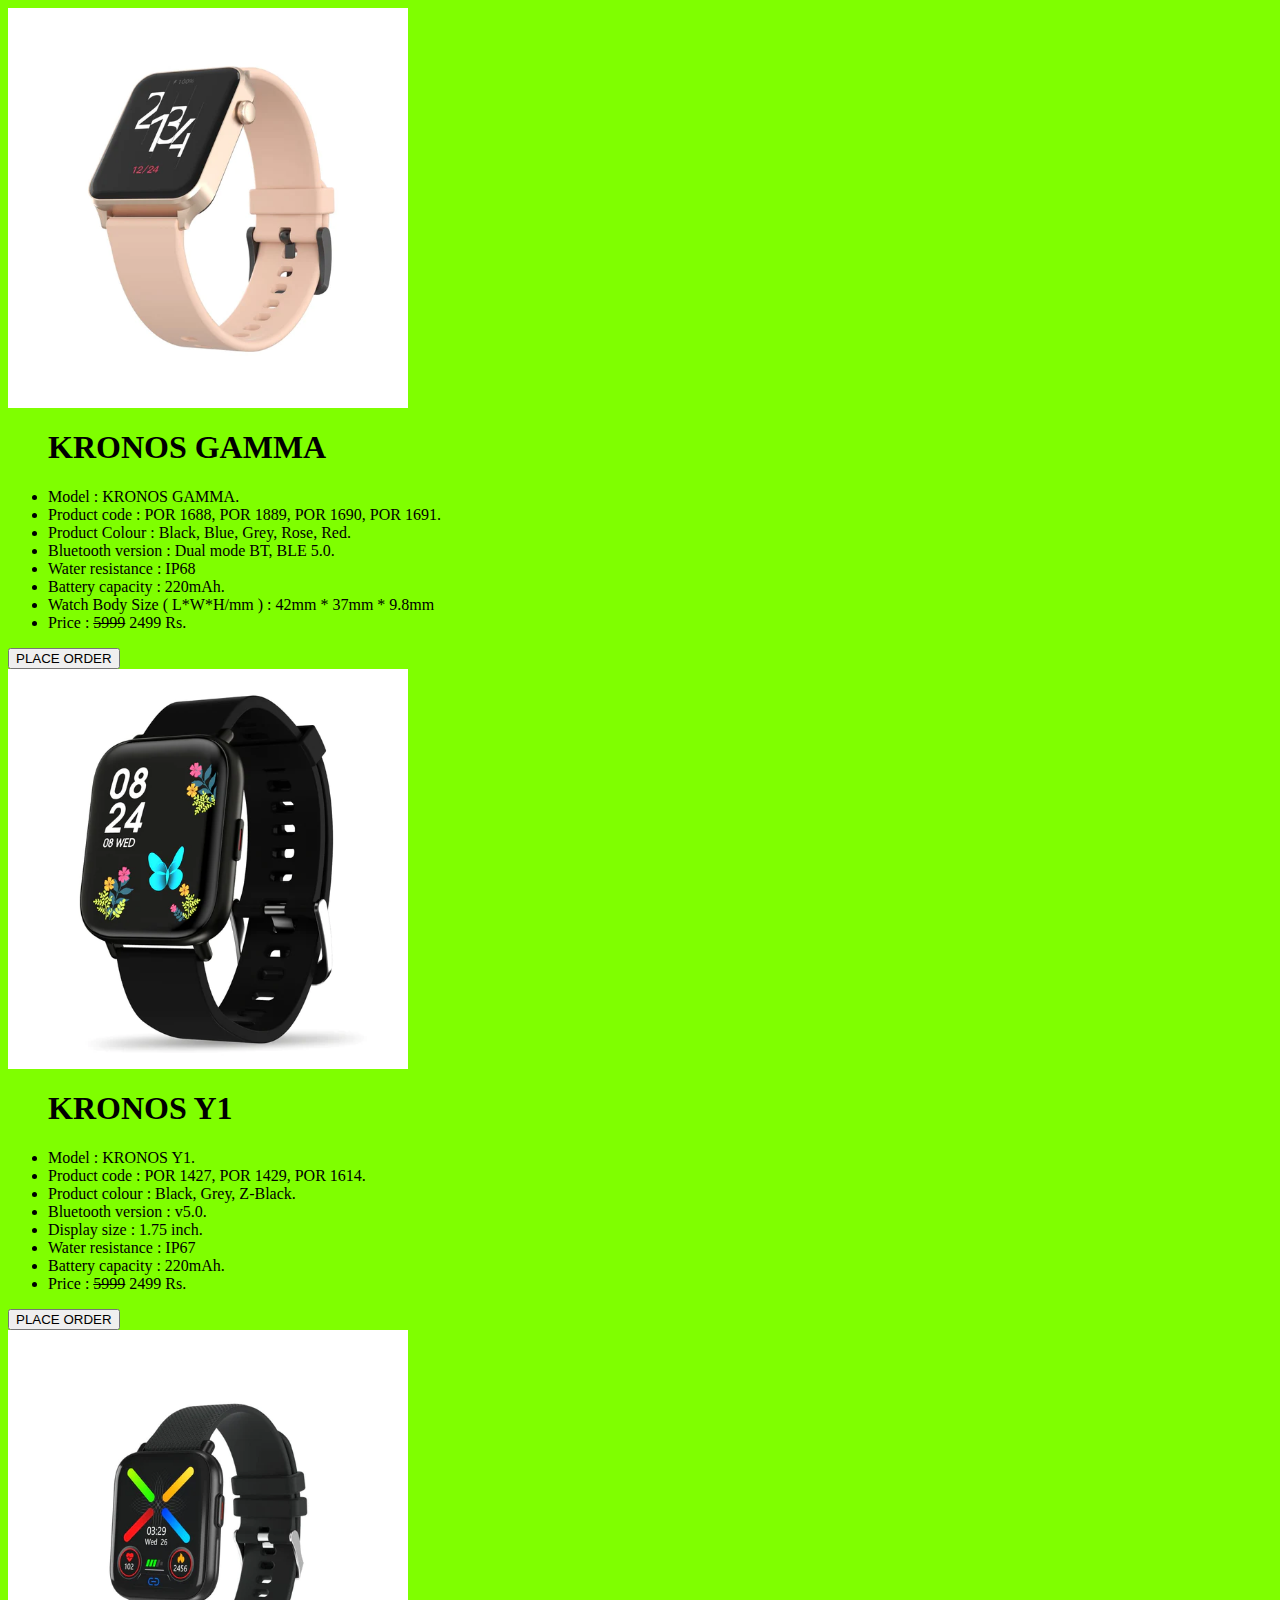
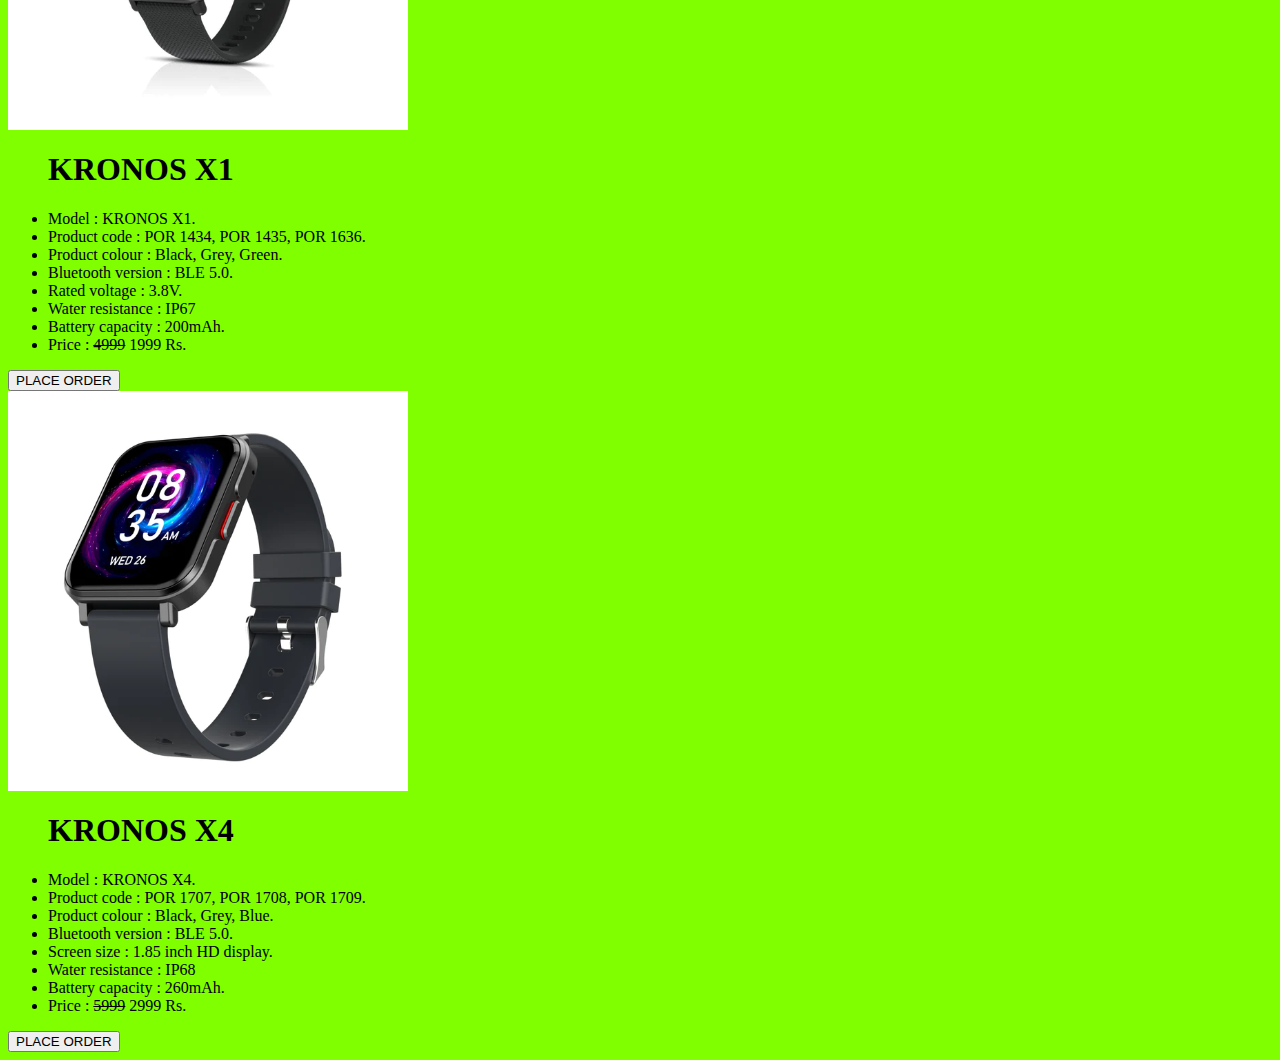
==== smart watches.html @ e2fa675e "Add files via upload" ====
<head>
    <link rel="stylesheet" href="H:\PROJECT\portronics\styles.css" />
</head>

<body bgcolor="#7fffo">
    <div class="prod">
        <div class="imag">
            <img src="sw/kronos gamma.webp" alt=" KRONOS GAMMA " width="400 " />
        </div>
        <div class="specs ">
            <ul>
                <h1>KRONOS GAMMA</h1>
                <li>Model : KRONOS GAMMA.</li>
                <li>Product code : POR 1688, POR 1889, POR 1690, POR 1691.</li>
                <li>Product Colour : Black, Blue, Grey, Rose, Red.</li>
                <li>Bluetooth version : Dual mode BT, BLE 5.0.</li>
                <li>Water resistance : IP68</li>
                <li>Battery capacity : 220mAh.</li>
                <li>Watch Body Size ( L*W*H/mm ) : 42mm * 37mm * 9.8mm</li>
                <li>Price : <s>5999</s> 2499 Rs.</li>
            </ul>
            <input type="button" value="PLACE ORDER" class="butt" onclick="openfile()">
        </div>
    </div>
    <div class="prod ">
        <div class="imag ">
            <img src="sw/kronos y1.webp" alt="KRONOS Y1" width="400 " />
        </div>
        <div class="specs ">
            <ul>
                <h1>KRONOS Y1</h1>
                <li>Model : KRONOS Y1.</li>
                <li>Product code : POR 1427, POR 1429, POR 1614.</li>
                <li>Product colour : Black, Grey, Z-Black.</li>
                <li>Bluetooth version : v5.0.</li>
                <li>Display size : 1.75 inch.</li>
                <li>Water resistance : IP67</li>
                <li>Battery capacity : 220mAh.</li>
                <li>Price : <s>5999</s> 2499 Rs.</li>
            </ul>
            <input type="button" value="PLACE ORDER" class="butt" onclick="openfile()">
        </div>
    </div>
    <div class="prod ">
        <div class="imag ">
            <img src="sw/kronos x1.webp" alt="KRONOS X1" width="400 " />
        </div>
        <div class="specs ">
            <ul>
                <h1>KRONOS X1</h1>
                <li>Model : KRONOS X1.</li>
                <li>Product code : POR 1434, POR 1435, POR 1636.</li>
                <li>Product colour : Black, Grey, Green.</li>
                <li>Bluetooth version : BLE 5.0.</li>
                <li>Rated voltage : 3.8V.</li>
                <li>Water resistance : IP67</li>
                <li>Battery capacity : 200mAh.</li>
                <li>Price : <s>4999</s> 1999 Rs.</li>
            </ul>
            <input type="button" value="PLACE ORDER" class="butt" onclick="openfile()">
        </div>
    </div>
    <div class="prod ">
        <div class="imag ">
            <img src="sw/kronos x4.webp" alt="KRONOS X4" width="400 " />
        </div>
        <div class="specs ">
            <ul>
                <h1>KRONOS X4</h1>
                <li>Model : KRONOS X4.</li>
                <li>Product code : POR 1707, POR 1708, POR 1709.</li>
                <li>Product colour : Black, Grey, Blue.</li>
                <li>Bluetooth version : BLE 5.0.</li>
                <li>Screen size : 1.85 inch HD display.</li>
                <li>Water resistance : IP68</li>
                <li>Battery capacity : 260mAh.</li>
                <li>Price : <s>5999</s> 2999 Rs.</li>
            </ul>
            <input type="button" value="PLACE ORDER" class="butt" onclick="openfile()">
        </div>
    </div>

    <script>
        function openfile(){
            var frame = 'right';
            window.location.href = 'cart.html';
        }
    </script>
</body>
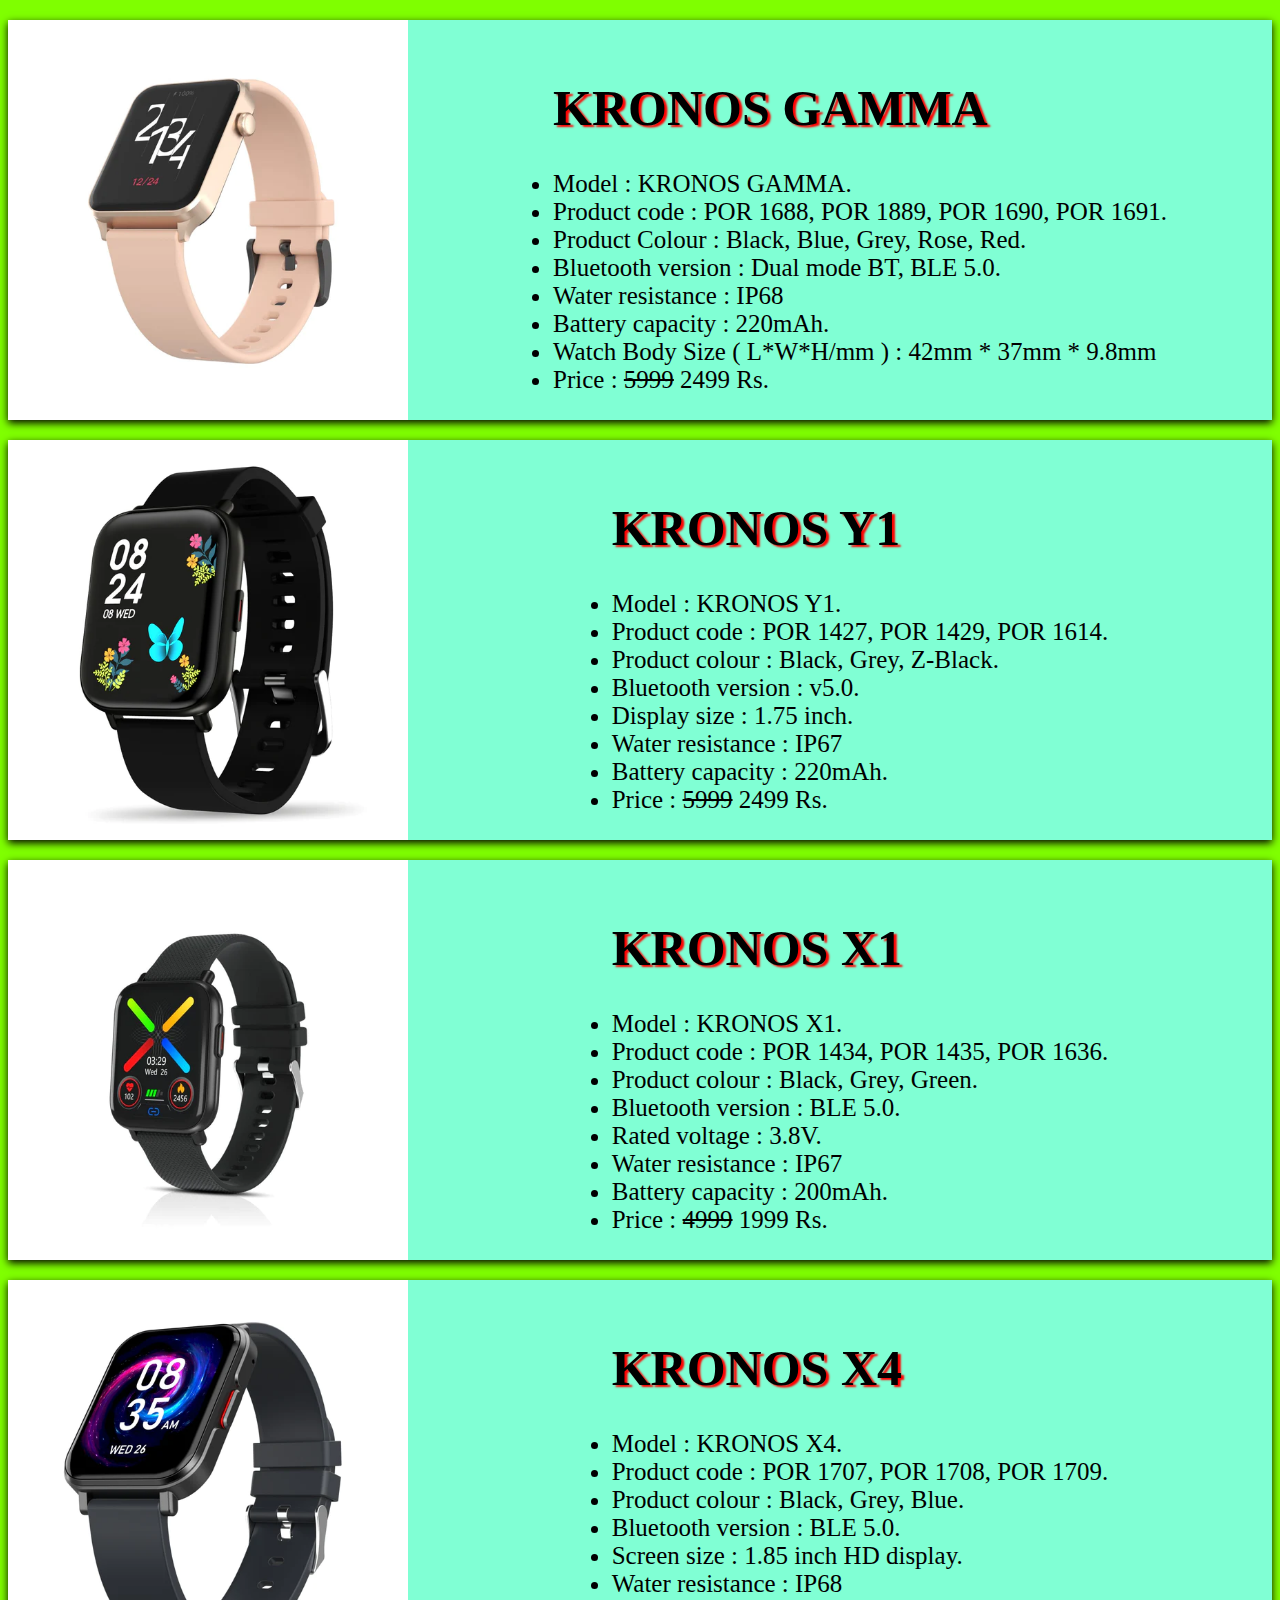
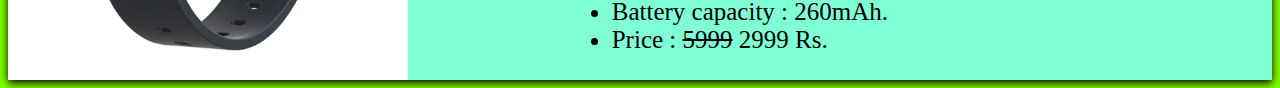
==== commit 78a02c4f: "Update smart watches.html" ====
--- a/smart watches.html
+++ b/smart watches.html
@@ -1,5 +1,5 @@
 <head>
-    <link rel="stylesheet" href="H:\PROJECT\portronics\styles.css" />
+    <link rel="stylesheet" href="styles.css" />
 </head>
 
 <body bgcolor="#7fffo">
@@ -86,4 +86,4 @@
             window.location.href = 'cart.html';
         }
     </script>
-</body>+</body>
--- a/styles.css
+++ b/styles.css
@@ -0,0 +1,94 @@
+.header {
+  display: flex;
+  width: 100%;
+  background-color: crimson;
+  box-shadow: rgb(0, 0, 0) 0px 3px 8px;
+}
+
+.im {
+  background-color: white;
+}
+
+.coname {
+  display: flex;
+  font-size: 150px;
+  align-items: center;
+  justify-content: space-around;
+  margin-left: 250px;
+  background-color: crimson;
+  text-shadow: chartreuse 4px 5px 1px;
+}
+
+.prod {
+  display: flex;
+  width: 100%;
+  box-shadow: rgb(0, 0, 0) 0px 3px 8px;
+  margin-top: 20;
+  background-color: #80ffd4;
+}
+
+.imag {
+  display: flex;
+  justify-content: space-around;
+}
+
+.specs {
+  width: 100%;
+  display: flex;
+  justify-content: space-around;
+  font-size: 25px;
+  position: relative;
+}
+
+.off {
+  display: flex;
+  width: 100%;
+  box-shadow: rgb(255, 1, 1) 0px 5px 8px;
+  background-color: black;
+  font-size: 30px;
+  margin-top: 10;
+}
+
+h1 {
+  text-shadow: red 3px 2px 2px;
+}
+
+/* .txt {
+    display: flex;
+    justify-content: space-around;
+    background-color: #80ffd4;
+    margin-top: 200px;
+    font-size: 35px;
+    font-family: "Gill Sans", "Gill Sans MT", "Calibri", "Trebuchet MS" , sans-serif;
+    font-weight: 300;
+    width: 100%;
+}
+
+.txt2 {
+    display: flex;
+    justify-content: space-around;
+    background-color: #80ffd4;
+    margin-top: 100px;
+    font-size: 30px;
+    font-family: "Gill Sans", "Gill Sans MT", Calibri, "Trebuchet MS", sans-serif;
+    width: 100%;
+} */
+
+.butt {
+  position: absolute;
+  width: 100%;
+  font-size: 30px;
+  top: 50px;
+  opacity: 0;
+  transition: 2s;
+  background-color:black ;
+  font-weight: bold;
+  color: chartreuse;
+  text-shadow: red 3px 2px 2px;
+
+}
+
+.specs:hover .butt{
+  opacity: 1;
+  top: 0px;
+}